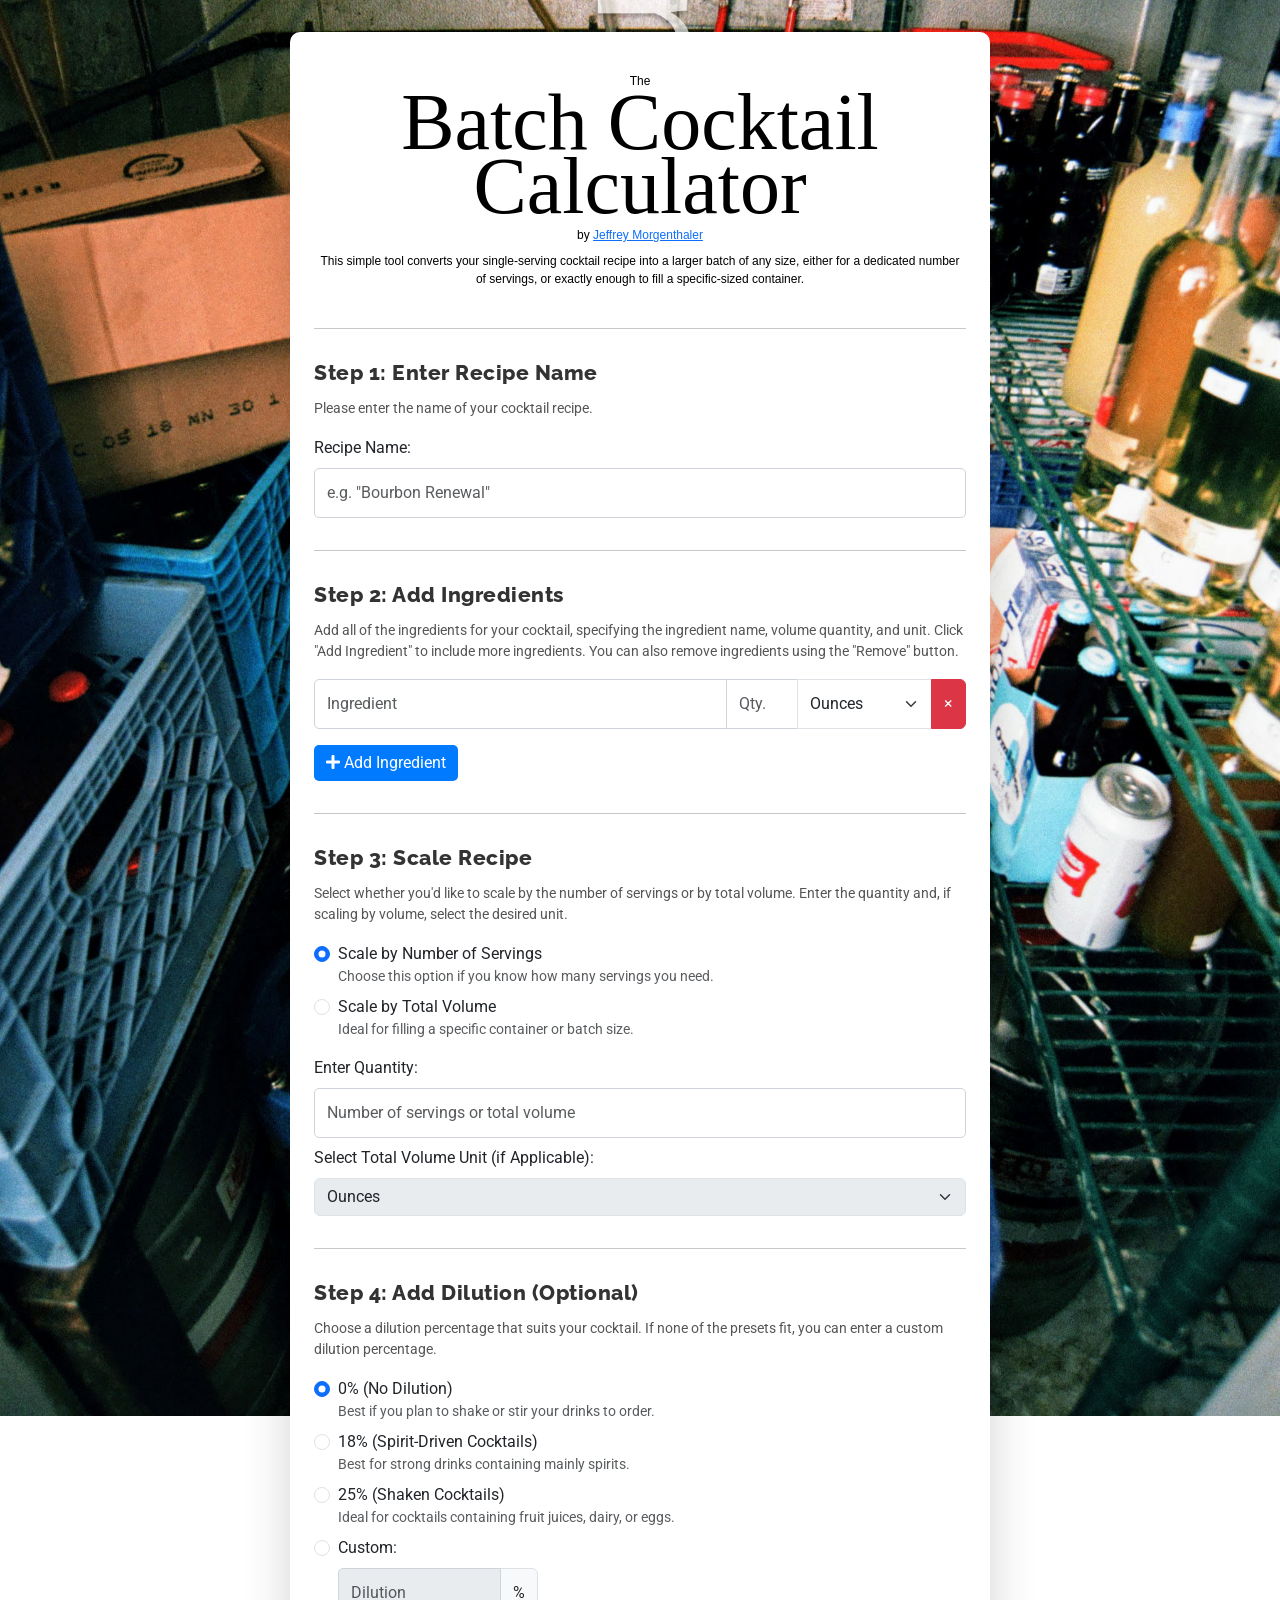
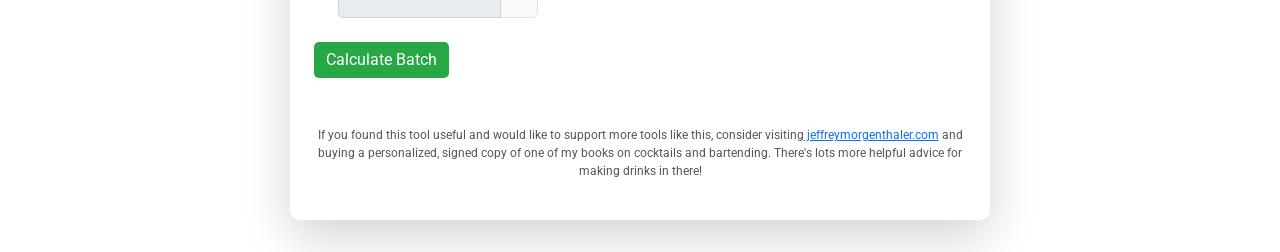
==== index.html @ b7882655 "Update index.html" ====
<!DOCTYPE html>
<html lang="en">
<head>
    <meta charset="UTF-8">
    <meta name="viewport" content="width=device-width, initial-scale=1.0">
    <title>Batch Cocktail Calculator</title>
    <!-- Bootstrap CSS -->
    <link href="https://cdn.jsdelivr.net/npm/bootstrap@5.0.2/dist/css/bootstrap.min.css" rel="stylesheet">
    <link rel="stylesheet" href="style.css">
    <link href="https://fonts.googleapis.com/css2?family=Roboto:wght@400;500;700&display=swap" rel="stylesheet">
    <link href="https://fonts.googleapis.com/css2?family=Pacifico&display=swap" rel="stylesheet">

    <link rel="stylesheet" href="https://cdnjs.cloudflare.com/ajax/libs/font-awesome/5.15.3/css/all.min.css">
    <link rel="apple-touch-icon" sizes="180x180" href="/apple-touch-icon.png">
	<link rel="icon" type="image/png" sizes="32x32" href="/favicon-32x32.png">
	<link rel="icon" type="image/png" sizes="16x16" href="/favicon-16x16.png">
	<link rel="manifest" href="/site.webmanifest">
	<link rel="mask-icon" href="/safari-pinned-tab.svg" color="#5bbad5">
	<link rel="manifest" href="/manifest.json">
<meta name="msapplication-TileColor" content="#da532c">
<meta name="theme-color" content="#ffffff">
</head>
<body>
        <div class="form-container container p-4 shadow-lg">

    <!-- Header Section -->
	<header>
		<p>The</p>
	    <h1>Batch Cocktail Calculator</h1>
	    <p>by <a href="https://jeffreymorgenthaler.com/" target="_blank" aria-label="Link to my website, opens in a new window">Jeffrey Morgenthaler</a></p>
	    <p>This simple tool converts your single-serving cocktail recipe into a larger batch of any size, either for a dedicated number of servings, or exactly enough to fill a specific-sized container.</p>
	</header>
	
	<hr />

    <!-- Recipe Name Input -->
	<div id="recipe-name-section" class="mb-4">
	    <h2 class="step-title">Step 1: Enter Recipe Name</h2>
	    <p>Please enter the name of your cocktail recipe.</p>
	    <label for="recipe-name" class="form-label">Recipe Name:</label>
	    <input type="text" id="recipe-name" class="form-control" placeholder="e.g. &quot;Bourbon Renewal&quot;">
	</div>

<hr />

    <!-- Ingredient List Section -->
    <div id="ingredient-section" class="mb-4">
        <h2 class="step-title">Step 2: Add Ingredients</h2>
        <p>Add all of the ingredients for your cocktail, specifying the ingredient name, volume quantity, and unit. Click "Add Ingredient" to include more ingredients. You can also remove ingredients using the "Remove" button.</p>
        <ul id="ingredient-list" class="list-unstyled">
            <!-- Ingredients will be dynamically added here -->
        </ul>
        <button id="add-ingredient" class="btn btn-primary">
    <i class="fas fa-plus"></i> Add Ingredient
</button>
    </div>
    
    <hr />

    <!-- Batch Scaling Options -->
<div id="scaling-section" class="mb-4">
    <h2 class="step-title">Step 3: Scale Recipe</h2>
    <p>Select whether you'd like to scale by the number of servings or by total volume. Enter the quantity and, if scaling by volume, select the desired unit.</p>
    
    <!-- Scaling Option Radio Buttons -->
    <div class="form-check mb-2">
        <input class="form-check-input" type="radio" name="scaling-option" value="servings" id="scaling-servings" checked>
        <label class="form-check-label" for="scaling-servings">
            Scale by Number of Servings
        </label>
        <small class="text-muted d-block">Choose this option if you know how many servings you need.</small>
    </div>
    <div class="form-check mb-3">
        <input class="form-check-input" type="radio" name="scaling-option" value="volume" id="scaling-volume">
        <label class="form-check-label" for="scaling-volume">
            Scale by Total Volume
        </label>
        <small class="text-muted d-block">Ideal for filling a specific container or batch size.</small>
    </div>

    <!-- Scaling Value Input -->
    <div class="form-group mt-3">
        <label for="scaling-value" class="form-label">Enter Quantity:</label>
        <input type="number" id="scaling-value" class="form-control" placeholder="Number of servings or total volume">
    </div>

    <!-- Volume Unit Select (Only enabled when "Scale by Volume" is selected) -->
    <div class="form-group mt-2">
        <label for="volume-unit" class="form-label">Select Total Volume Unit (if Applicable):</label>
        <select id="volume-unit" class="form-select" disabled>
            <option value="oz">Ounces</option>
            <option value="ml">Milliliters</option>
            <option value="l">Liters</option>
            <option value="gal">Gallons</option>
        </select>
    </div>
</div>

<hr />

    <!-- Dilution Options -->
<div id="dilution-section" class="mb-4">
    <h2 class="step-title">Step 4: Add Dilution (Optional)</h2>
    <p>Choose a dilution percentage that suits your cocktail. If none of the presets fit, you can enter a custom dilution percentage.</p>

    <!-- Predefined Dilution Options -->
    <div class="form-check mb-2">
        <input class="form-check-input" type="radio" name="dilution-option" id="dilution-none" value="0" checked>
        <label class="form-check-label" for="dilution-none">
            0% (No Dilution)
        </label>
	<small class="text-muted d-block">Best if you plan to shake or stir your drinks to order.</small>

    </div>
    <div class="form-check mb-2">
        <input class="form-check-input" type="radio" name="dilution-option" id="dilution-18" value="18">
        <label class="form-check-label" for="dilution-18">
            18% (Spirit-Driven Cocktails)
        </label>
        <small class="text-muted d-block">Best for strong drinks containing mainly spirits.</small>
    </div>
    <div class="form-check mb-2">
        <input class="form-check-input" type="radio" name="dilution-option" id="dilution-25" value="25">
        <label class="form-check-label" for="dilution-25">
            25% (Shaken Cocktails)
        </label>
        <small class="text-muted d-block">Ideal for cocktails containing fruit juices, dairy, or eggs.</small>
    </div>

    <!-- Custom Dilution Option -->
    <div class="form-check">
        <input class="form-check-input" type="radio" name="dilution-option" id="dilution-custom" value="custom">
        <label class="form-check-label" for="dilution-custom">
            Custom:
        </label>
        <div class="input-group mt-2" style="max-width: 200px;">
            <input type="number" id="custom-dilution" class="form-control" placeholder="Dilution" disabled>
            <span class="input-group-text">%</span>
        </div>
    </div>
</div>

    <!-- Calculate Button -->
    <button id="calculate-batch" class="btn btn-success">Calculate Batch</button>




<div id="results" class="container mt-5" style="display:none;">
    <h2 id="results-drink-name" class="mb-2 text-center">Recipe Name</h2>
    <p id="batch-info" class="text-center mb-4"></p> <!-- New element for batch size and dilution -->

    <div class="row">
        <!-- Original Recipe Card -->
        <div class="col-md-6 mb-4">
            <div class="card h-100 shadow-sm">
                <div class="card-body">
                    <h5 class="card-title text-center">Original Recipe</h5>
                    <pre id="original-recipe" class="p-3 bg-light border rounded"></pre>
                </div>
            </div>
        </div>

        <!-- Scaled Recipe Card -->
        <div class="col-md-6 mb-4">
            <div class="card h-100 shadow-sm">
                <div class="card-body">
                    <h5 id="scaled-recipe-header" class="card-title text-center">Scaled Recipe</h5>
                    <pre id="scaled-recipe" class="p-3 bg-light border rounded"></pre>
                </div>
            </div>
        </div>
    </div>

    <div class="text-center mt-4">
        <button id="print-recipe" class="btn btn-primary">Print Recipe</button>
    </div>
</div>

    <!-- Footer Section -->
    <footer class="mt-5 text-center">
        <p>If you found this tool useful and would like to support more tools like this, consider visiting<a href="https://jeffreymorgenthaler.com/book/" target="_blank"> jeffreymorgenthaler.com</a> and buying a personalized, signed copy of one of my books on cocktails and bartending. There's lots more helpful advice for making drinks in there!</p>
    </footer>

    <!-- Bootstrap JS and dependencies -->
    <script src="https://cdn.jsdelivr.net/npm/@popperjs/core@2.9.3/dist/umd/popper.min.js"></script>
    <script src="https://cdn.jsdelivr.net/npm/bootstrap@5.0.2/dist/js/bootstrap.min.js"></script>
    <script src="script.js"></script>
    
    <script>
	  if ('serviceWorker' in navigator) {
	    navigator.serviceWorker.register('/sw.js').then(function(registration) {
	      console.log('Service Worker registered with scope:', registration.scope);
	    }).catch(function(error) {
	      console.log('Service Worker registration failed:', error);
	    });
	  }
	</script>

		<!-- 100% privacy-first analytics -->
		<script async defer src="https://scripts.simpleanalyticscdn.com/latest.js"></script>
		<noscript><img src="https://queue.simpleanalyticscdn.com/noscript.gif" alt="" referrerpolicy="no-referrer-when-downgrade" /></noscript>
	</div>
</body>
</html>
---- style.css ----
/* Custom styles overriding Bootstrap (if necessary) */

@import url('https://fonts.googleapis.com/css2?family=Permanent+Marker&family=Raleway:ital,wght@0,100..900;1,100..900&display=swap');

@import url('https://fonts.googleapis.com/css2?family=Roboto+Condensed:ital,wght@0,100..900;1,100..900&display=swap');

body {
	background: url('background.jpg');
	background-repeat: no-repeat;
	background-size: cover;
	background-attachment: fixed;
	background-position: center;
    min-height: 100vh; /* Ensure the gradient covers the full viewport height */
    display: flex;
    justify-content: center;
    align-items: center;
    padding: 2rem;
    font-family: 'Roboto', sans-serif;
}

.form-container {
    background-color: #fff;
    border-radius: 10px;
    box-shadow: 0 4px 20px rgba(0, 0, 0, 0.1); /* Add a subtle shadow for depth */
    max-width: 700px; /* Limit the maximum width */
    width: 100%;
}

/* Apply to both screen and print versions */
pre {
    white-space: pre-wrap; /* Wraps text to the next line */
    word-wrap: break-word; /* Breaks long words if necessary */
    overflow-wrap: break-word; /* Ensures long words are wrapped */
    overflow: hidden; /* Prevents overflowing content */
}

#results pre {
    line-height: 1.5; /* Adjust line height for better readability */
    }

header {
    padding: .5rem 0 .5rem; /* Keep some padding for spacing */
    background-position: right;
	background-repeat: no-repeat;
	background-size: cover;
    text-align: center;
}

header h1 {
    font-family: 'Permanent Marker', cursive; /* Apply the Permanent font */
    font-size: 5rem; /* Adjust the size as needed */
    font-weight: 400; /* Bold text for emphasis */
    color: #000; /* Set the text color to black */
    line-height: .8;
}

header p {
    font-family: Arial, sans-serif; /* Keep the same font family */
    font-size: .75rem; /* Slightly smaller font for the byline */
    font-weight: 400; /* Normal weight for the byline */
    color: #000; /* Set the text color to black */
    margin-top: .5rem; /* Adjust spacing between title and byline */
    margin-bottom: 0; /* Adjust spacing between title and byline */
}

hr {
    margin-top: 2rem;  /* Adjust this value as needed */
    margin-bottom: 2rem; /* Adjust this value as needed */
}

footer p {
    font-size: .75rem; /* Slightly smaller font for the byline */
}

p {
    font-size: 0.9rem; /* Slightly smaller font size */
    line-height: 1.5; /* Maintain good readability */
    color: #555; /* Softer color to match the modern design */
    margin-bottom: 1rem; /* Adjust margin for spacing */
}

/* INGREDIENT STYLES */

.input-group {
    display: flex;
    flex-wrap: nowrap; /* Prevent the inputs from wrapping */
    width: 100%; /* Ensure the input group takes up the full width */
}

.input-group .ingredient-quantity {
    flex: 0 0 auto; /* Prevents flex-grow, keeps the width fixed */
    width: 8ch; /* Width of the Quantity field */
}

.input-group .ingredient-unit {
    flex: 0 0 auto; /* Prevents flex-grow, keeps the width fixed */
    width: 15ch; /* Width of the Units field */
}

.input-group .ingredient-name {
    flex: 1 1 auto; /* Allow the name field to take up the remaining width */
}

.input-group .btn-danger {
    flex: 0 0 auto; /* Keep the remove button at a fixed width */
}



.btn-primary {
    background-color: #007bff; /* Ensure a bright, modern blue */
    border: none;
    border-radius: 5px;
    transition: background-color 0.3s ease, box-shadow 0.3s ease;
}

.btn-primary:hover {
    background-color: #0056b3;
    box-shadow: 0 4px 8px rgba(0, 0, 0, 0.1);
}

.btn-success {
    background-color: #28a745;
    border: none;
    border-radius: 5px;
    transition: background-color 0.3s ease, box-shadow 0.3s ease;
}

.btn-success:hover {
    background-color: #218838;
    box-shadow: 0 4px 8px rgba(0, 0, 0, 0.1);
}

h1, h2, h3, h4, h5, h6 {
    font-weight: 700;
}

p, label, input, button {
    font-weight: 400;
}

.fade-in {
    opacity: 0;
    transition: opacity 0.6s ease-in;
}

.fade-in-visible {
    opacity: 1;
}

.form-control {
    border-radius: 5px;
    padding: 0.75rem;
    border: 1px solid #ced4da;
    transition: border-color 0.3s ease, box-shadow 0.3s ease;
}

.form-control:focus {
    border-color: #007bff;
    box-shadow: 0 0 5px rgba(0, 123, 255, 0.5);
}

#original-recipe, #scaled-recipe {
    font-family: 'Roboto', sans-serif;
    font-size: .8rem;
    line-height: 1;
    color: #333;
}

.card {
    border-radius: 10px;
    border: none;
}

.card-title {
    font-size: 1.25rem;
    font-weight: 600;
}

/* Styling for the Step Titles */
.step-title {
    font-family: 'Raleway', sans-serif;
    font-size: 1.3rem; /* Slightly smaller than the default */
    margin-bottom: 0.75rem; /* Reduce space below the title */
    font-weight: 800; /* Heavy font weight for a modern look */
    color: #333; /* A slightly softer black/gray color */
    letter-spacing: 0.5px; /* Add slight letter spacing for a modern feel */
}



/* MOBILE STYLES */

@media (max-width: 767px) {
.form-container {
    width: 95%; /* Make the container almost full width on mobile */
    padding: .5rem; /* Reduce padding for smaller screens */
    margin: 0 auto; /* Center the container */
    margin-bottom: 1rem; /* Adjust this value as needed */
	}

header h1 {
    font-size: 2.5rem; /* Smaller font size for the header */
	}

.step-title {
    font-size: 1.25rem; /* Adjust step titles for readability */
    margin-bottom: 0.5rem;
	}

/* Buttons */
.btn-primary, .btn-success {
    width: 100%; /* Full-width buttons for easier tapping */
    padding: 1rem; /* Increase padding for touch devices */
    font-size: 1rem; /* Adjust font size */
	}

.input-group .ingredient-unit {
    flex: 0 0 auto; /* Prevents flex-grow, keeps the width fixed */
    width: 12ch; /* Width of the Units field */
	}

/* Adjust margins and padding to prevent horizontal scrolling */
body {
    margin: 0;
    padding: 0;
	padding-top: .7rem; /* Adjust this value as needed */
    overflow-x: hidden; /* Prevent horizontal scrolling */
	}
}






/* PRINT STYLES */ @media print {

/* Hide specific elements */
#recipe-name-section,
#ingredient-section,
#scaling-section,
#dilution-section,
#calculate-section,
#add-ingredient,
#calculate-batch,
#print-recipe,
.container.text-center.mb-5,
.text-muted.text-center,
button {
    display: none;
}

html, body {
    height: 100%; /* Ensure the body takes up the full height of the page */
    margin: 0;
    padding: 0;
    }

body {
    background-color: white;
    display: block; /* Reset Flexbox behavior */
    justify-content: unset; /* Remove any centering */
    align-items: unset; /* Remove any centering */
    padding-top: 0; /* Ensure there's no extra top padding */
	}

.form-container {
    width: 95%;
    max-width: 100%; /* Ensure it uses the full width */
    height: auto; /* Auto height to accommodate content */
    box-shadow: none !important; /* Remove shadow */
    border: none !important; /* Remove border */
    background: none !important; /* Remove background color */
    margin: 0 auto; /* Remove margin */
    padding: 0; /* Remove padding */
    display: flex;
    flex-direction: column;
    min-height: 100vh; /* Make container take full page height */
		}
		
header, #results {
    flex: 0 1 auto; /* Ensure these sections do not expand to fill space */
    margin-top: 0; /* Ensure there's no extra margin at the top */
    }
		
#results {
    flex: 1 0 auto; /* Allow results section to take up remaining space */
    margin-top: 0; /* Allow the results section to grow, pushing the footer to the bottom */
		}

header, #results, footer {
    display: block !important; /* Show only header, results, and footer */
}

/* Remove shadows from all elements */
* {
    box-shadow: none !important; /* Remove box shadows */
    text-shadow: none !important; /* Remove text shadows */
	}

    a {
    text-decoration: none !important; /* Remove underline */
    color: inherit !important; /* Inherit the text color from the surrounding text */
	}

/* Remove shadows specifically from cards and buttons, if needed */
.card, .btn {
    box-shadow: none !important;
	}
	
header h1 {
    font-size: 4rem; /* Increase the size of the main header */
    font-weight: bold; /* Ensure it stands out */
    margin-bottom: 1rem; /* Space out the header from the content below */
    }

header p {
    font-size: 1.25rem; /* Increase the size of the subtitle/byline */
    font-weight: 500; /* Slightly increase the weight for better readability */
    }

#results-drink-name {
    font-family: 'Raleway', sans-serif;
	display: block; /* Ensure the recipe name is displayed */
	font-size: 2.75rem; /* Ensure it has a readable font size */
	font-weight: bold; /* Make it stand out */
	color: #262626; /* Make sure the color is visible */
}

#batch-info {
    font-size: 1.5rem; /* Increase the font size */
    font-weight: 600; /* Ensure the text is bold */
    text-align: center; /* Center the text */
    margin-bottom: 1rem; /* Adjust space below the batch info */
    }

#results pre {
    font-family: 'Roboto Condensed', sans-serif; /* Apply the narrow font */
    font-size: 1.6rem; /* Increase the font size of the recipes */
    line-height: 1.5; /* Adjust line height for better readability */
    border: none;
    background-color: white;
    margin: 0; /* Ensure no extra margins */
    padding: 0; /* Adjust padding as needed */
    }

.row {
    display: flex;
    flex-wrap: nowrap; /* Prevent the cards from stacking on top of each other */
    justify-content: center; /* Ensure there’s space between the cards */
}

.col-md-6 {
    width: 100%; /* Adjust the width of each card to fit side-by-side */
    padding-right: 1%; /* Optional: Add a little space between the cards */
    padding-left: 1%;
}

.card-title {
    font-size: 1.75rem; /* Increase the font size */
    font-weight: 700; /* Ensure the text is bold */
    margin-bottom: 0.5rem; /* Adjust spacing below the header */
    }

.card {
    box-shadow: none; /* Remove shadows for a cleaner print */
    border: 1px solid #ccc; /* Keep a subtle border to differentiate the cards */
    background-color: #fff; /* Ensure the cards have a white background */
}

footer {
    font-size: 0.75rem;
    color: #555;
    flex-shrink: 0; /* Prevent footer from shrinking */
    margin-top: auto; /* Push the footer to the bottom */
    margin-bottom: 0; /* Ensure no extra margin at the bottom */
    }
    
footer p {
	font-size: 1.25rem; /* Increase the footer font size */
	font-weight: 500; /* Ensure it’s easily readable */
    }
    
    
    header {
        margin-bottom: 0.5rem; /* Add a small margin below the header */
        padding-bottom: 0 !important;
    }

    /* Target potential invisible elements or extra spacing */
    header + * {
        margin-top: 0 !important;
        padding-top: 0 !important;
    }

    #results {
        margin-top: 0.5rem; /* Add a small margin above the results */
        padding-top: 0 !important;
    }

    .form-container > *:not(header):not(#results):not(footer) {
        display: none; /* Hide any potential unwanted elements */
    }

    .form-container {
        padding-top: 0 !important;
        margin-top: 0 !important;
    }
    
    
    
}
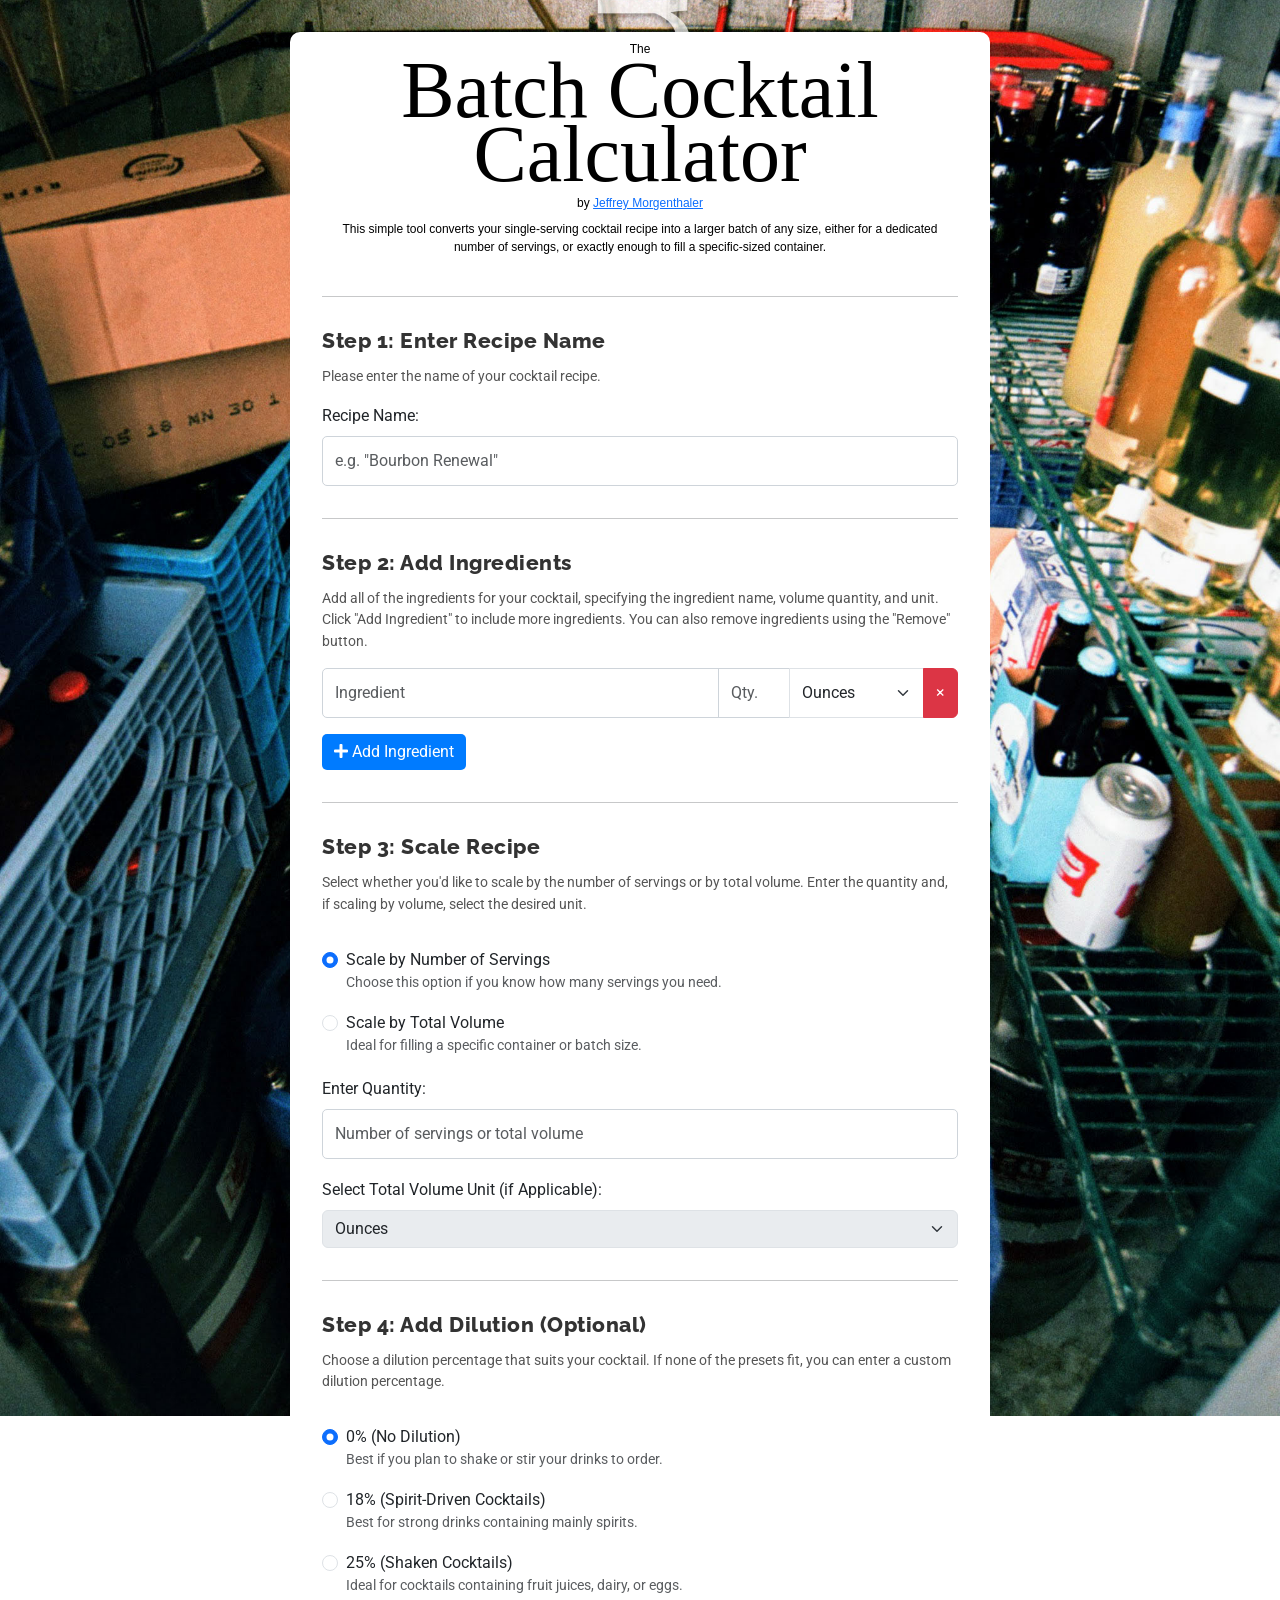
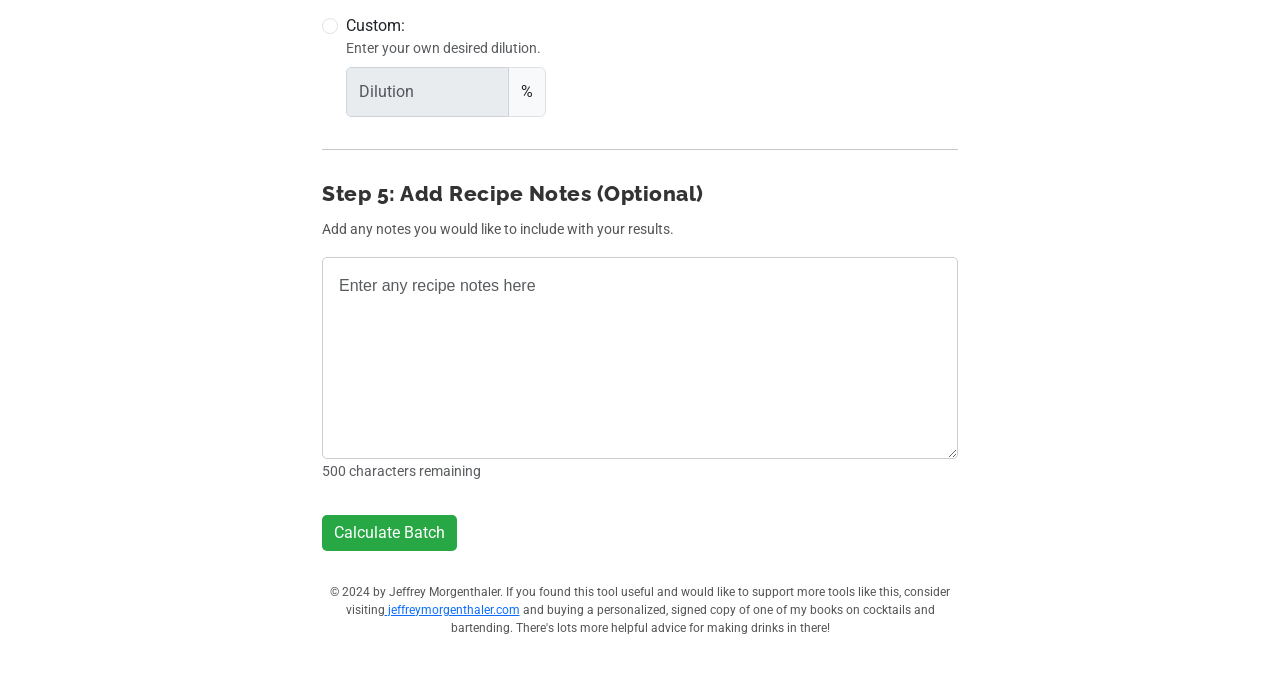
==== commit bae0dc98: "Update index.html" ====
--- a/index.html
+++ b/index.html
@@ -21,30 +21,30 @@
 <meta name="theme-color" content="#ffffff">
 </head>
 <body>
-        <div class="form-container container p-4 shadow-lg">
-
-    <!-- Header Section -->
+        <div class="form-container">
+
+<!-- HEADER SECTION -->
 	<header>
-		<p>The</p>
-	    <h1>Batch Cocktail Calculator</h1>
-	    <p>by <a href="https://jeffreymorgenthaler.com/" target="_blank" aria-label="Link to my website, opens in a new window">Jeffrey Morgenthaler</a></p>
-	    <p>This simple tool converts your single-serving cocktail recipe into a larger batch of any size, either for a dedicated number of servings, or exactly enough to fill a specific-sized container.</p>
+	<p>The</p>
+	<h1>Batch Cocktail Calculator</h1>
+	<p id="author">by <a href="https://jeffreymorgenthaler.com/the-batch-cocktail-calculator/" target="_blank" aria-label="Link to my website, opens in a new window">Jeffrey Morgenthaler</a></p>
+	<p>This simple tool converts your single-serving cocktail recipe into a larger batch of any size, either for a dedicated number of servings, or exactly enough to fill a specific-sized container. <span id="urlinfo">Find it at www.batchcalc.com</span></p>
 	</header>
 	
-	<hr />
-
-    <!-- Recipe Name Input -->
-	<div id="recipe-name-section" class="mb-4">
+<!-- SECTION DIVIDER --><hr />
+
+<!-- RECIPE NAME IMPUT SECTION -->
+	<div id="recipe-name-section">
 	    <h2 class="step-title">Step 1: Enter Recipe Name</h2>
 	    <p>Please enter the name of your cocktail recipe.</p>
 	    <label for="recipe-name" class="form-label">Recipe Name:</label>
 	    <input type="text" id="recipe-name" class="form-control" placeholder="e.g. &quot;Bourbon Renewal&quot;">
 	</div>
 
-<hr />
-
-    <!-- Ingredient List Section -->
-    <div id="ingredient-section" class="mb-4">
+<!-- SECTION DIVIDER --><hr />
+
+<!-- INGREDIENT INPUT SECTION -->
+    <div id="ingredient-section">
         <h2 class="step-title">Step 2: Add Ingredients</h2>
         <p>Add all of the ingredients for your cocktail, specifying the ingredient name, volume quantity, and unit. Click "Add Ingredient" to include more ingredients. You can also remove ingredients using the "Remove" button.</p>
         <ul id="ingredient-list" class="list-unstyled">
@@ -55,22 +55,22 @@
 </button>
     </div>
     
-    <hr />
-
-    <!-- Batch Scaling Options -->
-<div id="scaling-section" class="mb-4">
+<!-- SECTION DIVIDER --><hr />
+
+<!-- BATCH SCALING SECTION -->
+<div id="scaling-section">
     <h2 class="step-title">Step 3: Scale Recipe</h2>
     <p>Select whether you'd like to scale by the number of servings or by total volume. Enter the quantity and, if scaling by volume, select the desired unit.</p>
     
     <!-- Scaling Option Radio Buttons -->
-    <div class="form-check mb-2">
+    <div class="form-check">
         <input class="form-check-input" type="radio" name="scaling-option" value="servings" id="scaling-servings" checked>
         <label class="form-check-label" for="scaling-servings">
             Scale by Number of Servings
         </label>
         <small class="text-muted d-block">Choose this option if you know how many servings you need.</small>
     </div>
-    <div class="form-check mb-3">
+    <div class="form-check">
         <input class="form-check-input" type="radio" name="scaling-option" value="volume" id="scaling-volume">
         <label class="form-check-label" for="scaling-volume">
             Scale by Total Volume
@@ -79,13 +79,13 @@
     </div>
 
     <!-- Scaling Value Input -->
-    <div class="form-group mt-3">
+    <div class="form-group">
         <label for="scaling-value" class="form-label">Enter Quantity:</label>
         <input type="number" id="scaling-value" class="form-control" placeholder="Number of servings or total volume">
     </div>
 
     <!-- Volume Unit Select (Only enabled when "Scale by Volume" is selected) -->
-    <div class="form-group mt-2">
+    <div class="form-group">
         <label for="volume-unit" class="form-label">Select Total Volume Unit (if Applicable):</label>
         <select id="volume-unit" class="form-select" disabled>
             <option value="oz">Ounces</option>
@@ -96,15 +96,14 @@
     </div>
 </div>
 
-<hr />
-
-    <!-- Dilution Options -->
-<div id="dilution-section" class="mb-4">
+<!-- SECTION DIVIDER --><hr />
+
+<!-- DILUTION SECTION -->
+<div id="dilution-section">
     <h2 class="step-title">Step 4: Add Dilution (Optional)</h2>
     <p>Choose a dilution percentage that suits your cocktail. If none of the presets fit, you can enter a custom dilution percentage.</p>
 
-    <!-- Predefined Dilution Options -->
-    <div class="form-check mb-2">
+    <div class="form-check">
         <input class="form-check-input" type="radio" name="dilution-option" id="dilution-none" value="0" checked>
         <label class="form-check-label" for="dilution-none">
             0% (No Dilution)
@@ -112,14 +111,14 @@
 	<small class="text-muted d-block">Best if you plan to shake or stir your drinks to order.</small>
 
     </div>
-    <div class="form-check mb-2">
+    <div class="form-check">
         <input class="form-check-input" type="radio" name="dilution-option" id="dilution-18" value="18">
         <label class="form-check-label" for="dilution-18">
             18% (Spirit-Driven Cocktails)
         </label>
         <small class="text-muted d-block">Best for strong drinks containing mainly spirits.</small>
     </div>
-    <div class="form-check mb-2">
+    <div class="form-check">
         <input class="form-check-input" type="radio" name="dilution-option" id="dilution-25" value="25">
         <label class="form-check-label" for="dilution-25">
             25% (Shaken Cocktails)
@@ -127,12 +126,13 @@
         <small class="text-muted d-block">Ideal for cocktails containing fruit juices, dairy, or eggs.</small>
     </div>
 
-    <!-- Custom Dilution Option -->
     <div class="form-check">
         <input class="form-check-input" type="radio" name="dilution-option" id="dilution-custom" value="custom">
         <label class="form-check-label" for="dilution-custom">
             Custom:
         </label>
+        <small class="text-muted d-block">Enter your own desired dilution.</small>
+
         <div class="input-group mt-2" style="max-width: 200px;">
             <input type="number" id="custom-dilution" class="form-control" placeholder="Dilution" disabled>
             <span class="input-group-text">%</span>
@@ -140,66 +140,81 @@
     </div>
 </div>
 
-    <!-- Calculate Button -->
-    <button id="calculate-batch" class="btn btn-success">Calculate Batch</button>
-
-
-
-
-<div id="results" class="container mt-5" style="display:none;">
-    <h2 id="results-drink-name" class="mb-2 text-center">Recipe Name</h2>
-    <p id="batch-info" class="text-center mb-4"></p> <!-- New element for batch size and dilution -->
+<!-- SECTION DIVIDER --><hr />
+
+
+<!-- INSTRUCTIONS SECTION -->
+<div id="instructions-section">
+    <h2 class="step-title">Step 5: Add Recipe Notes (Optional)</h2>
+    <p>Add any notes you would like to include with your results.</p>
+    <textarea id="recipe-instructions" class="form-control" rows="7" placeholder="Enter any recipe notes here" maxlength="500"></textarea>
+    <small id="char-count" class="form-text text-muted">500 characters remaining</small>
+</div>
+
+<!-- CALCULATE BUTTON -->
+<button id="calculate-batch" class="btn btn-success">Calculate Batch</button>
+
+
+<!-- RESULTS SECTION -->
+
+<div id="results" style="display:none;">
+    <h2 id="results-drink-name">Recipe Name</h2>
+    <p id="batch-info"></p>
 
     <div class="row">
         <!-- Original Recipe Card -->
-        <div class="col-md-6 mb-4">
-            <div class="card h-100 shadow-sm">
+        <div class="col-md-6">
+            <div class="card">
                 <div class="card-body">
-                    <h5 class="card-title text-center">Original Recipe</h5>
-                    <pre id="original-recipe" class="p-3 bg-light border rounded"></pre>
+                    <h5 id="original-recipe-header">Original Recipe</h5>
+                    <pre id="original-recipe"></pre>
                 </div>
             </div>
         </div>
 
         <!-- Scaled Recipe Card -->
-        <div class="col-md-6 mb-4">
-            <div class="card h-100 shadow-sm">
+        <div class="col-md-6">
+            <div class="card">
                 <div class="card-body">
-                    <h5 id="scaled-recipe-header" class="card-title text-center">Scaled Recipe</h5>
-                    <pre id="scaled-recipe" class="p-3 bg-light border rounded"></pre>
+                    <h5 id="scaled-recipe-header">Batch Recipe</h5>
+                    <pre id="scaled-recipe"></pre>
                 </div>
             </div>
         </div>
     </div>
 
-    <div class="text-center mt-4">
+    <div class="mt-4">
         <button id="print-recipe" class="btn btn-primary">Print Recipe</button>
     </div>
 </div>
 
-    <!-- Footer Section -->
-    <footer class="mt-5 text-center">
-        <p>If you found this tool useful and would like to support more tools like this, consider visiting<a href="https://jeffreymorgenthaler.com/book/" target="_blank"> jeffreymorgenthaler.com</a> and buying a personalized, signed copy of one of my books on cocktails and bartending. There's lots more helpful advice for making drinks in there!</p>
-    </footer>
-
-    <!-- Bootstrap JS and dependencies -->
-    <script src="https://cdn.jsdelivr.net/npm/@popperjs/core@2.9.3/dist/umd/popper.min.js"></script>
-    <script src="https://cdn.jsdelivr.net/npm/bootstrap@5.0.2/dist/js/bootstrap.min.js"></script>
-    <script src="script.js"></script>
-    
-    <script>
-	  if ('serviceWorker' in navigator) {
-	    navigator.serviceWorker.register('/sw.js').then(function(registration) {
-	      console.log('Service Worker registered with scope:', registration.scope);
-	    }).catch(function(error) {
-	      console.log('Service Worker registration failed:', error);
-	    });
-	  }
+
+<!-- FOOTER SECTION -->
+	<footer>
+	<p>&copy 2024 by Jeffrey Morgenthaler. If you found this tool useful and would like to support more tools like this, consider visiting<a href="https://jeffreymorgenthaler.com/book/" target="_blank"> jeffreymorgenthaler.com</a> and buying a personalized, signed copy of one of my books on cocktails and bartending. There's lots more helpful advice for making drinks in there!</p>
+	</footer>
+    
+    
+
+<!-- BOOTSTRAP JS AND DEPENDENCIES -->
+	<script src="https://cdn.jsdelivr.net/npm/@popperjs/core@2.9.3/dist/umd/popper.min.js"></script>
+	<script src="https://cdn.jsdelivr.net/npm/bootstrap@5.0.2/dist/js/bootstrap.min.js"></script>
+	<script src="script.js"></script>
+	
+	<script>
+	if ('serviceWorker' in navigator) {
+	navigator.serviceWorker.register('/sw.js').then(function(registration) {
+	console.log('Service Worker registered with scope:', registration.scope);
+	}).catch(function(error) {
+	console.log('Service Worker registration failed:', error);
+	});
+	}
 	</script>
 
-		<!-- 100% privacy-first analytics -->
-		<script async defer src="https://scripts.simpleanalyticscdn.com/latest.js"></script>
-		<noscript><img src="https://queue.simpleanalyticscdn.com/noscript.gif" alt="" referrerpolicy="no-referrer-when-downgrade" /></noscript>
-	</div>
+<!-- 100% PRIVACY-FIRST ANALYTICS -->
+	<script async defer src="https://scripts.simpleanalyticscdn.com/latest.js"></script>
+	<noscript><img src="https://queue.simpleanalyticscdn.com/noscript.gif" alt="" referrerpolicy="no-referrer-when-downgrade" /></noscript>
+
+</div>
 </body>
 </html>
--- a/style.css
+++ b/style.css
@@ -1,8 +1,12 @@
+/* div { outline: 1px solid red; }
+
 /* Custom styles overriding Bootstrap (if necessary) */
 
 @import url('https://fonts.googleapis.com/css2?family=Permanent+Marker&family=Raleway:ital,wght@0,100..900;1,100..900&display=swap');
 
 @import url('https://fonts.googleapis.com/css2?family=Roboto+Condensed:ital,wght@0,100..900;1,100..900&display=swap');
+
+@import url('https://fonts.googleapis.com/css2?family=Lora:wght@600&display=swap');
 
 body {
 	background: url('background.jpg');
@@ -10,7 +14,6 @@
 	background-size: cover;
 	background-attachment: fixed;
 	background-position: center;
-    min-height: 100vh; /* Ensure the gradient covers the full viewport height */
     display: flex;
     justify-content: center;
     align-items: center;
@@ -21,12 +24,40 @@
 .form-container {
     background-color: #fff;
     border-radius: 10px;
-    box-shadow: 0 4px 20px rgba(0, 0, 0, 0.1); /* Add a subtle shadow for depth */
     max-width: 700px; /* Limit the maximum width */
     width: 100%;
+    padding: 0 2rem;
+    margin: 0 2rem;
 }
 
 /* Apply to both screen and print versions */
+
+
+/* h1, h2, h3, h4, h5, h6 {
+    font-weight: 700;
+}
+
+p, label, input, button {
+    font-weight: 400;
+} */
+
+
+.col-md-6 {
+    width: 50%; /* Adjust the width of each card to fit side-by-side */
+    padding-right: 1%; /* Add a little space between the cards */
+    padding-left: 1%;
+}
+
+    .col-md-6:nth-child(1) {
+        width: 40%; /* Original Recipe column width */
+    }
+
+    .col-md-6:nth-child(2) {
+        width: 60%; /* Scaled Recipe column width */
+    }
+    
+    
+
 pre {
     white-space: pre-wrap; /* Wraps text to the next line */
     word-wrap: break-word; /* Breaks long words if necessary */
@@ -34,8 +65,19 @@
     overflow: hidden; /* Prevents overflowing content */
 }
 
-#results pre {
-    line-height: 1.5; /* Adjust line height for better readability */
+ul {
+    list-style-type: none; /* Remove the bullets */
+    padding: 0; /* Remove the left padding/indent */
+    margin: 0; /* Remove any left margin */
+    
+}
+
+#original-recipe li,
+#scaled-recipe li {    
+	text-indent: -20px; /* Indent the first line negatively */
+    padding-left: 20px; /* Add padding to the left for all lines */
+    line-height: 1.75; /* Adjust line height for better readability */
+    margin-bottom: 7px;
     }
 
 header {
@@ -59,17 +101,23 @@
     font-size: .75rem; /* Slightly smaller font for the byline */
     font-weight: 400; /* Normal weight for the byline */
     color: #000; /* Set the text color to black */
-    margin-top: .5rem; /* Adjust spacing between title and byline */
-    margin-bottom: 0; /* Adjust spacing between title and byline */
-}
+    margin: 0; /* Adjust spacing between title and byline */
+}
+
+#author {
+	padding-bottom: .5rem;
+	}
+
+#urlinfo {
+	display: none;
+	}
 
 hr {
-    margin-top: 2rem;  /* Adjust this value as needed */
-    margin-bottom: 2rem; /* Adjust this value as needed */
+    margin: 2rem 0;
 }
 
 footer p {
-    font-size: .75rem; /* Slightly smaller font for the byline */
+    font-size: .75rem; /* Slightly smaller font for the footer */
 }
 
 p {
@@ -79,7 +127,16 @@
     margin-bottom: 1rem; /* Adjust margin for spacing */
 }
 
-/* INGREDIENT STYLES */
+#recipe-instructions {
+    width: 100%; /* Ensures the textarea takes the full width of the container */
+    padding: 1rem; /* Adds padding for better readability */
+    font-family: Arial, sans-serif; /* Use a readable font */
+    font-size: 1rem; /* Adjust the font size */
+    border-radius: 5px; /* Optional: add rounded corners */
+    border: 1px solid #ccc; /* Add a subtle border */
+}
+
+/* INGREDIENT AND BUTTON STYLES */
 
 .input-group {
     display: flex;
@@ -105,6 +162,9 @@
     flex: 0 0 auto; /* Keep the remove button at a fixed width */
 }
 
+#calculate-batch {
+	margin-top: 2rem;
+	}
 
 
 .btn-primary {
@@ -131,22 +191,9 @@
     box-shadow: 0 4px 8px rgba(0, 0, 0, 0.1);
 }
 
-h1, h2, h3, h4, h5, h6 {
-    font-weight: 700;
-}
-
-p, label, input, button {
-    font-weight: 400;
-}
-
-.fade-in {
-    opacity: 0;
-    transition: opacity 0.6s ease-in;
-}
-
-.fade-in-visible {
-    opacity: 1;
-}
+.form-check {
+	padding-top: 1rem;
+	}
 
 .form-control {
     border-radius: 5px;
@@ -155,6 +202,10 @@
     transition: border-color 0.3s ease, box-shadow 0.3s ease;
 }
 
+.form-group {
+	padding-top: 1.2rem;
+	}
+
 .form-control:focus {
     border-color: #007bff;
     box-shadow: 0 0 5px rgba(0, 123, 255, 0.5);
@@ -165,11 +216,14 @@
     font-size: .8rem;
     line-height: 1;
     color: #333;
+	margin-bottom: 0;
+	padding-bottom: 0;
 }
 
 .card {
     border-radius: 10px;
-    border: none;
+	margin-bottom: 0;
+	padding-bottom: 0;
 }
 
 .card-title {
@@ -177,7 +231,6 @@
     font-weight: 600;
 }
 
-/* Styling for the Step Titles */
 .step-title {
     font-family: 'Raleway', sans-serif;
     font-size: 1.3rem; /* Slightly smaller than the default */
@@ -187,48 +240,73 @@
     letter-spacing: 0.5px; /* Add slight letter spacing for a modern feel */
 }
 
-
-
-/* MOBILE STYLES */
-
+#results {
+	padding-top: 3em;
+	}
+	
+footer {
+	padding-top: 2rem;
+	text-align: center;
+	}
+	
+	
+	
+
+
+/* MOBILE STYLES */ 
 @media (max-width: 767px) {
-.form-container {
-    width: 95%; /* Make the container almost full width on mobile */
-    padding: .5rem; /* Reduce padding for smaller screens */
-    margin: 0 auto; /* Center the container */
-    margin-bottom: 1rem; /* Adjust this value as needed */
-	}
-
-header h1 {
-    font-size: 2.5rem; /* Smaller font size for the header */
-	}
-
-.step-title {
-    font-size: 1.25rem; /* Adjust step titles for readability */
-    margin-bottom: 0.5rem;
-	}
-
-/* Buttons */
-.btn-primary, .btn-success {
-    width: 100%; /* Full-width buttons for easier tapping */
-    padding: 1rem; /* Increase padding for touch devices */
-    font-size: 1rem; /* Adjust font size */
-	}
-
-.input-group .ingredient-unit {
-    flex: 0 0 auto; /* Prevents flex-grow, keeps the width fixed */
-    width: 12ch; /* Width of the Units field */
-	}
-
-/* Adjust margins and padding to prevent horizontal scrolling */
-body {
-    margin: 0;
-    padding: 0;
-	padding-top: .7rem; /* Adjust this value as needed */
-    overflow-x: hidden; /* Prevent horizontal scrolling */
-	}
-}
-
+
+    .form-container {
+        width: 95%; /* Make the container almost full width on mobile */
+        padding: 1.5rem; /* Reduce padding for smaller screens */
+        margin: 0 auto; /* Center the container */
+        margin-bottom: 1rem; /* Adjust this value as needed */
+    }
+
+    header h1 {
+        font-size: 2.5rem; /* Smaller font size for the header */
+    }
+
+    .step-title {
+        font-size: 1.25rem; /* Adjust step titles for readability */
+        margin-bottom: 0.5rem;
+    }
+
+    .btn-primary, .btn-success {
+        width: 100%; /* Full-width buttons for easier tapping */
+        padding: 1rem; /* Increase padding for touch devices */
+        font-size: 1rem; /* Adjust font size */
+    }
+
+    .input-group .ingredient-unit {
+        flex: 0 0 auto; /* Prevents flex-grow, keeps the width fixed */
+        width: 12ch; /* Width of the Units field */
+    }
+
+    body {
+        margin: 0;
+        padding: 0;
+        padding-top: .5rem; /* Adjust this value as needed */
+        overflow-x: hidden; /* Prevent horizontal scrolling */
+    }
+
+    .col-md-6 {
+        width: 100%; /* Make each card take full width on mobile */
+        margin-bottom: 1rem; /* Add some space between the stacked cards */
+    }
+    
+        .col-md-6:nth-child(1) {
+        width: 100%; /* Original Recipe column width */
+    }
+
+    .col-md-6:nth-child(2) {
+        width: 100%; /* Scaled Recipe column width */
+    }
+
+    .row {
+        display: block; /* Ensure the cards stack vertically */
+    }
+}
 
 
 
@@ -252,42 +330,35 @@
 }
 
 html, body {
-    height: 100%; /* Ensure the body takes up the full height of the page */
-    margin: 0;
-    padding: 0;
-    }
-
-body {
     background-color: white;
     display: block; /* Reset Flexbox behavior */
     justify-content: unset; /* Remove any centering */
     align-items: unset; /* Remove any centering */
-    padding-top: 0; /* Ensure there's no extra top padding */
+    padding: 0;
+    margin: 0;
+    height: 100%; /* Ensure the body takes up the full height of the page */
 	}
 
 .form-container {
-    width: 95%;
+    width: 100%;
     max-width: 100%; /* Ensure it uses the full width */
     height: auto; /* Auto height to accommodate content */
-    box-shadow: none !important; /* Remove shadow */
     border: none !important; /* Remove border */
     background: none !important; /* Remove background color */
-    margin: 0 auto; /* Remove margin */
+    margin: 0; /* Remove margin */
     padding: 0; /* Remove padding */
     display: flex;
+    border-radius: 0;
     flex-direction: column;
     min-height: 100vh; /* Make container take full page height */
-		}
+	}
 		
 header, #results {
     flex: 0 1 auto; /* Ensure these sections do not expand to fill space */
     margin-top: 0; /* Ensure there's no extra margin at the top */
-    }
-		
-#results {
-    flex: 1 0 auto; /* Allow results section to take up remaining space */
-    margin-top: 0; /* Allow the results section to grow, pushing the footer to the bottom */
-		}
+    padding-top: 0;
+    }
+
 
 header, #results, footer {
     display: block !important; /* Show only header, results, and footer */
@@ -296,54 +367,76 @@
 /* Remove shadows from all elements */
 * {
     box-shadow: none !important; /* Remove box shadows */
-    text-shadow: none !important; /* Remove text shadows */
-	}
-
-    a {
+	}
+
+a {
     text-decoration: none !important; /* Remove underline */
-    color: inherit !important; /* Inherit the text color from the surrounding text */
-	}
-
-/* Remove shadows specifically from cards and buttons, if needed */
-.card, .btn {
-    box-shadow: none !important;
-	}
+    color: inherit !important;
+  	}
 	
 header h1 {
-    font-size: 4rem; /* Increase the size of the main header */
-    font-weight: bold; /* Ensure it stands out */
-    margin-bottom: 1rem; /* Space out the header from the content below */
+    font-size: 1.75rem;
+    margin-bottom: 1rem;
+    padding: 0;
+    margin-bottom: .5rem;
+    width: 25%;
+	text-align: left;
     }
 
 header p {
-    font-size: 1.25rem; /* Increase the size of the subtitle/byline */
     font-weight: 500; /* Slightly increase the weight for better readability */
-    }
+    padding: 0;
+    margin: 0;
+	text-align: left;
+    }
+    
+#urlinfo {
+	display: inline;
+	}
+
+#author {
+	font-weight: bold;
+	}
 
 #results-drink-name {
-    font-family: 'Raleway', sans-serif;
+    font-family: 'Lora', sans-serif;
 	display: block; /* Ensure the recipe name is displayed */
-	font-size: 2.75rem; /* Ensure it has a readable font size */
-	font-weight: bold; /* Make it stand out */
-	color: #262626; /* Make sure the color is visible */
+	font-size: 2rem; /* Ensure it has a readable font size */
+	color: black;
+	padding-top: 1.5rem;
+	padding-bottom: 0;
+	margin-bottom: 0;
 }
 
 #batch-info {
-    font-size: 1.5rem; /* Increase the font size */
+    font-size: .85rem;
     font-weight: 600; /* Ensure the text is bold */
-    text-align: center; /* Center the text */
     margin-bottom: 1rem; /* Adjust space below the batch info */
+    color: black;
+    padding-left: .25rem;
+    padding-top: 0;
+    margin-top: 0;
+    padding-bottom: 1.5rem;
     }
 
 #results pre {
-    font-family: 'Roboto Condensed', sans-serif; /* Apply the narrow font */
-    font-size: 1.6rem; /* Increase the font size of the recipes */
-    line-height: 1.5; /* Adjust line height for better readability */
+    font-size: .85rem; /* Increase the font size of the recipes */
+    line-height: 1rem;
     border: none;
     background-color: white;
     margin: 0; /* Ensure no extra margins */
     padding: 0; /* Adjust padding as needed */
     }
+    
+#original-recipe li {
+	font-size: .75rem;
+	line-height: 1.25;
+	margin-bottom: 3px;
+	}
+    
+#scaled-recipe {
+	font-weight: bold;
+	}
 
 .row {
     display: flex;
@@ -351,22 +444,40 @@
     justify-content: center; /* Ensure there’s space between the cards */
 }
 
+h5 {
+	padding-bottom: 5px;
+	border-bottom: 5px solid black;
+	margin-bottom: 1rem;
+	}
+	
+#instructions {
+	font-weight: normal;
+	}
+
 .col-md-6 {
-    width: 100%; /* Adjust the width of each card to fit side-by-side */
-    padding-right: 1%; /* Optional: Add a little space between the cards */
-    padding-left: 1%;
-}
+    width: 50%; /* Adjust the width of each card to fit side-by-side */
+}
+
+    .col-md-6:nth-child(1) {
+        width: 30%; /* Original Recipe column width */
+    	padding: 0;
+    }
+
+    .col-md-6:nth-child(2) {
+        width: 70%; /* Scaled Recipe column width */
+		padding: 0;
+    }
 
 .card-title {
-    font-size: 1.75rem; /* Increase the font size */
+    font-size: 1.5rem; /* Increase the font size */
     font-weight: 700; /* Ensure the text is bold */
     margin-bottom: 0.5rem; /* Adjust spacing below the header */
     }
 
 .card {
-    box-shadow: none; /* Remove shadows for a cleaner print */
-    border: 1px solid #ccc; /* Keep a subtle border to differentiate the cards */
-    background-color: #fff; /* Ensure the cards have a white background */
+	padding: 0;
+    border: none; /* Remove borders from the card */
+    margin: 0;
 }
 
 footer {
@@ -375,18 +486,15 @@
     flex-shrink: 0; /* Prevent footer from shrinking */
     margin-top: auto; /* Push the footer to the bottom */
     margin-bottom: 0; /* Ensure no extra margin at the bottom */
+    padding-bottom: 0;
     }
     
 footer p {
-	font-size: 1.25rem; /* Increase the footer font size */
 	font-weight: 500; /* Ensure it’s easily readable */
-    }
-    
-    
-    header {
-        margin-bottom: 0.5rem; /* Add a small margin below the header */
-        padding-bottom: 0 !important;
-    }
+	margin-bottom: 0; /* Ensure no extra margin at the bottom */
+    padding-bottom: 0;
+    }
+    
 
     /* Target potential invisible elements or extra spacing */
     header + * {
@@ -394,10 +502,6 @@
         padding-top: 0 !important;
     }
 
-    #results {
-        margin-top: 0.5rem; /* Add a small margin above the results */
-        padding-top: 0 !important;
-    }
 
     .form-container > *:not(header):not(#results):not(footer) {
         display: none; /* Hide any potential unwanted elements */
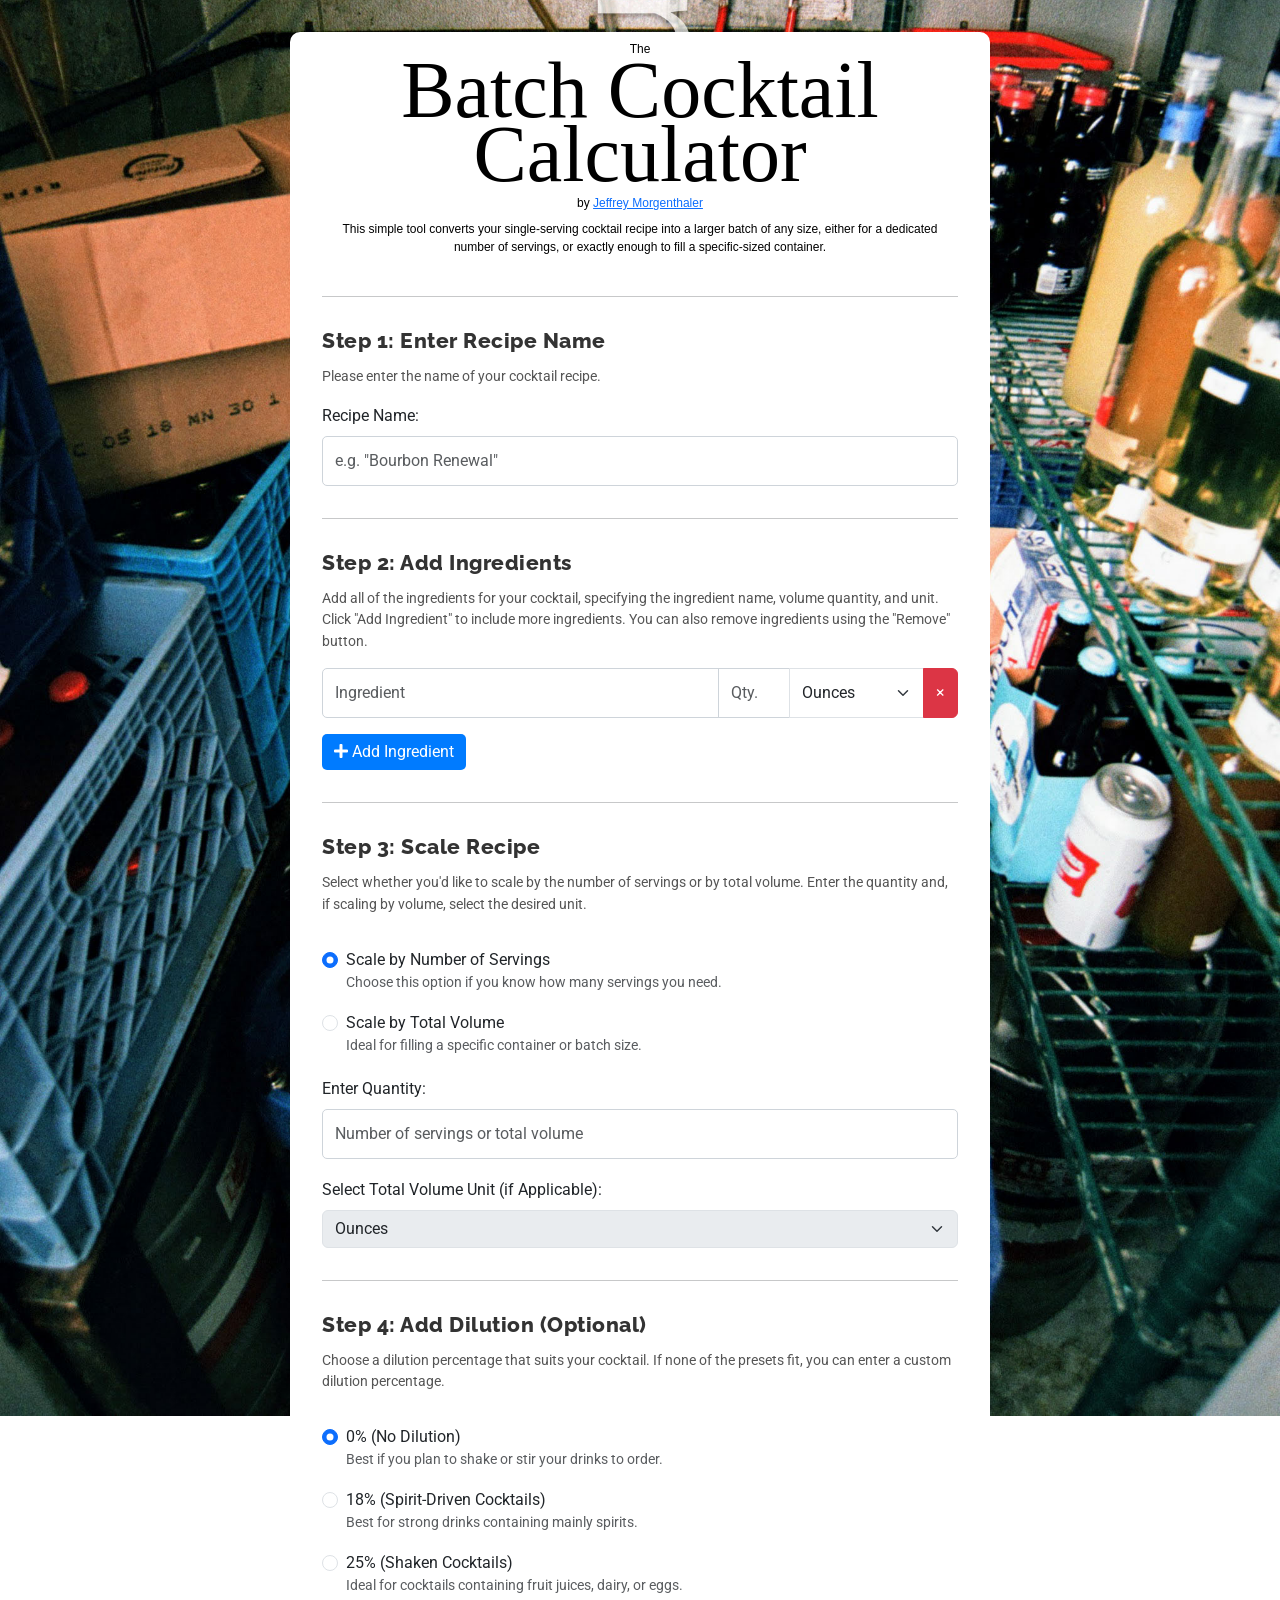
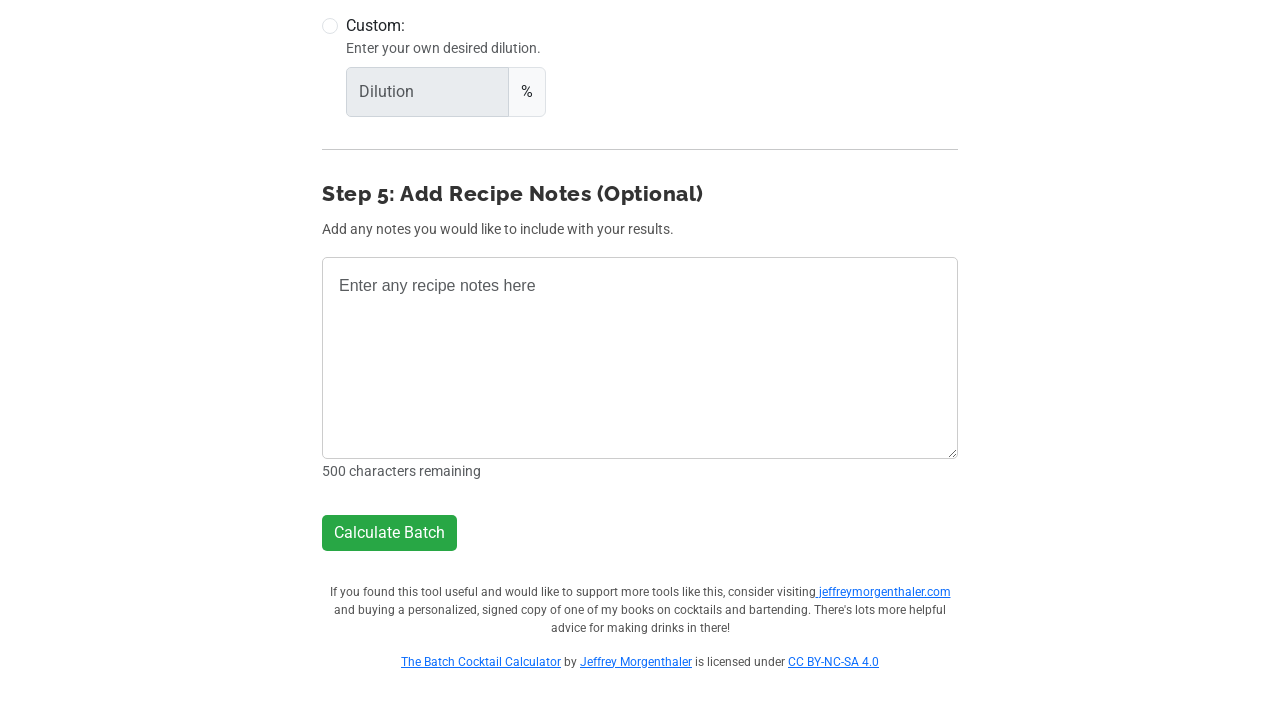
==== commit 8979951b: "Update index.html" ====
--- a/index.html
+++ b/index.html
@@ -191,7 +191,8 @@
 
 <!-- FOOTER SECTION -->
 	<footer>
-	<p>&copy 2024 by Jeffrey Morgenthaler. If you found this tool useful and would like to support more tools like this, consider visiting<a href="https://jeffreymorgenthaler.com/book/" target="_blank"> jeffreymorgenthaler.com</a> and buying a personalized, signed copy of one of my books on cocktails and bartending. There's lots more helpful advice for making drinks in there!</p>
+	<p>If you found this tool useful and would like to support more tools like this, consider visiting<a href="https://jeffreymorgenthaler.com/book/" target="_blank"> jeffreymorgenthaler.com</a> and buying a personalized, signed copy of one of my books on cocktails and bartending. There's lots more helpful advice for making drinks in there!</p>
+	<p xmlns:cc="http://creativecommons.org/ns#" xmlns:dct="http://purl.org/dc/terms/"><a property="dct:title" rel="cc:attributionURL" href="https://www.batchcalc.com/">The Batch Cocktail Calculator</a> by <a rel="cc:attributionURL dct:creator" property="cc:attributionName" href="https://jeffreymorgenthaler.com/">Jeffrey Morgenthaler</a> is licensed under <a href="https://creativecommons.org/licenses/by-nc-sa/4.0/?ref=chooser-v1" target="_blank" rel="license noopener noreferrer" style="display:inline-block;">CC BY-NC-SA 4.0</a></p>
 	</footer>
     
     
--- a/style.css
+++ b/style.css
@@ -239,6 +239,10 @@
     color: #333; /* A slightly softer black/gray color */
     letter-spacing: 0.5px; /* Add slight letter spacing for a modern feel */
 }
+
+.recipe-notes {
+	margin-top: 2rem;
+	}
 
 #results {
 	padding-top: 3em;
@@ -333,6 +337,7 @@
     background-color: white;
     display: block; /* Reset Flexbox behavior */
     justify-content: unset; /* Remove any centering */
+    background: none !important; /* Remove background color */
     align-items: unset; /* Remove any centering */
     padding: 0;
     margin: 0;
@@ -485,7 +490,7 @@
     color: #555;
     flex-shrink: 0; /* Prevent footer from shrinking */
     margin-top: auto; /* Push the footer to the bottom */
-    margin-bottom: 0; /* Ensure no extra margin at the bottom */
+    margin-bottom: 0;
     padding-bottom: 0;
     }
     
@@ -510,8 +515,5 @@
     .form-container {
         padding-top: 0 !important;
         margin-top: 0 !important;
-    }
-    
-    
-    
-}
+    }   
+}
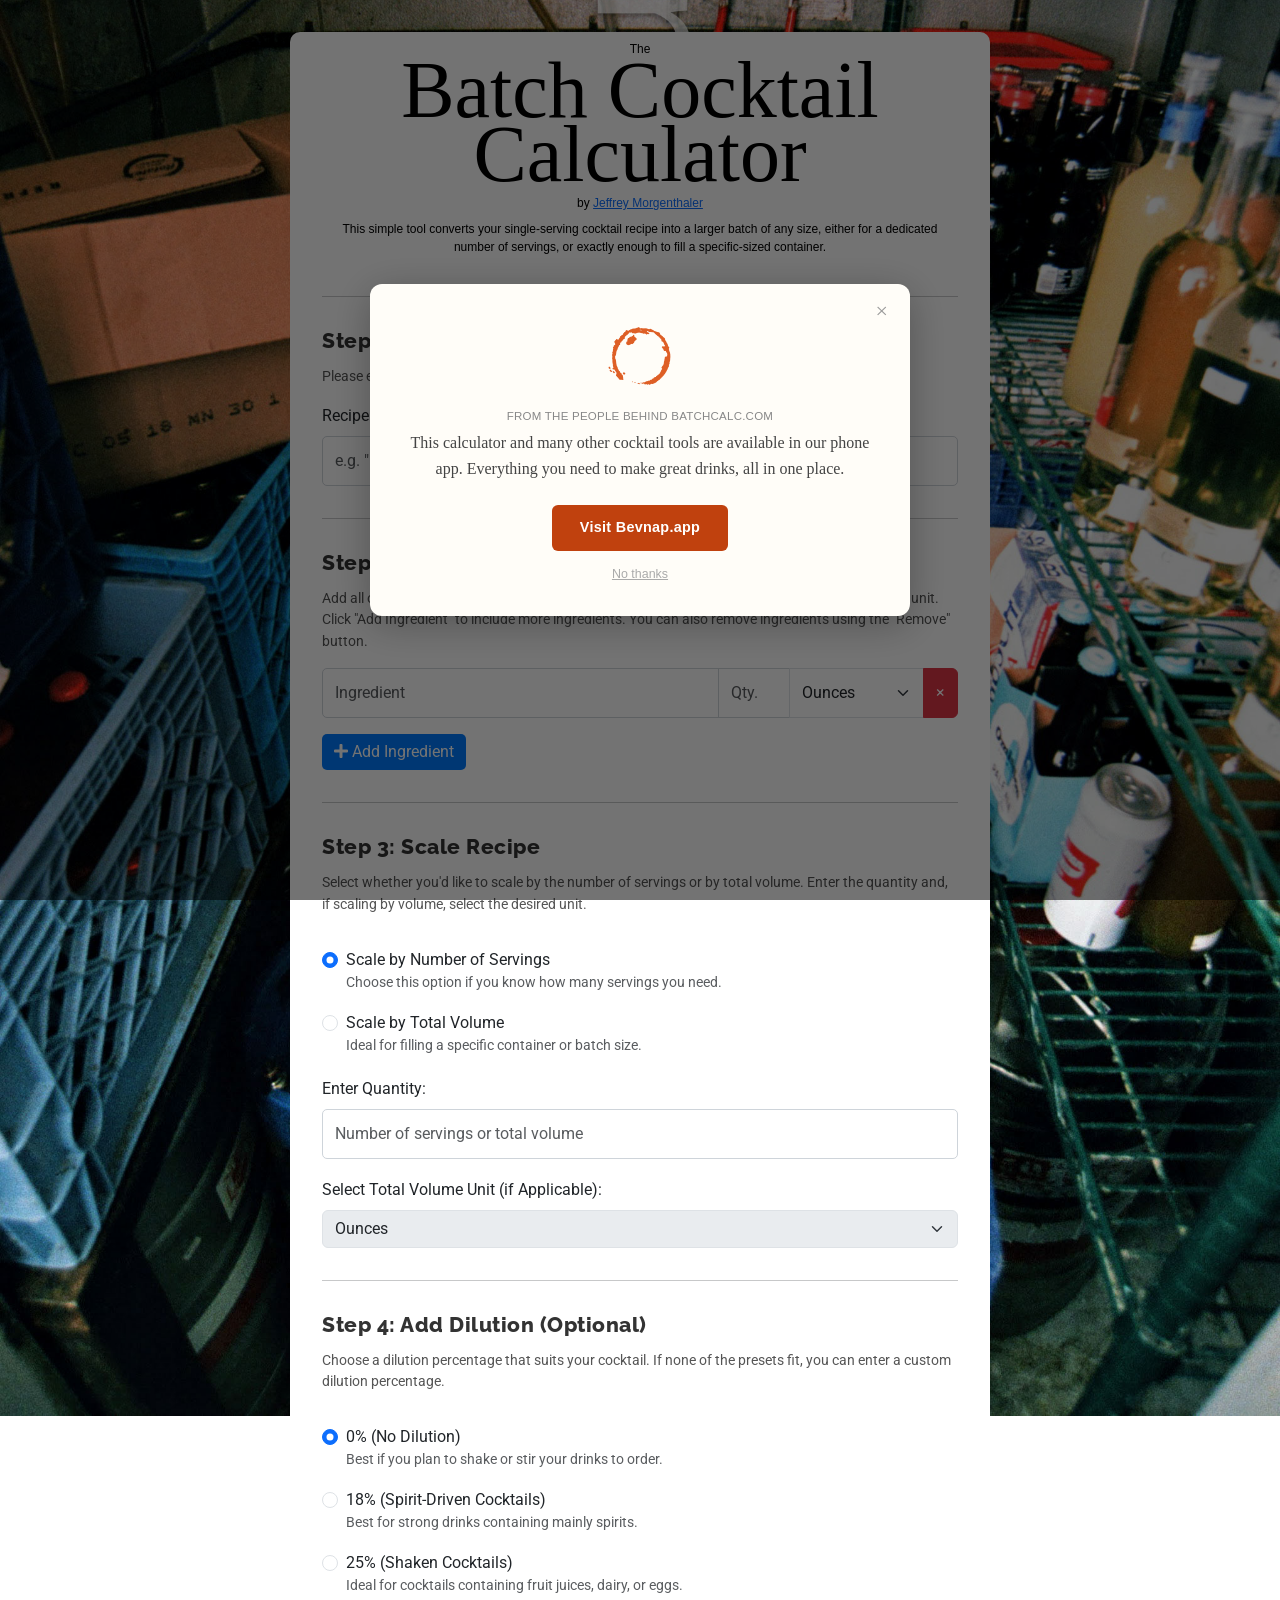
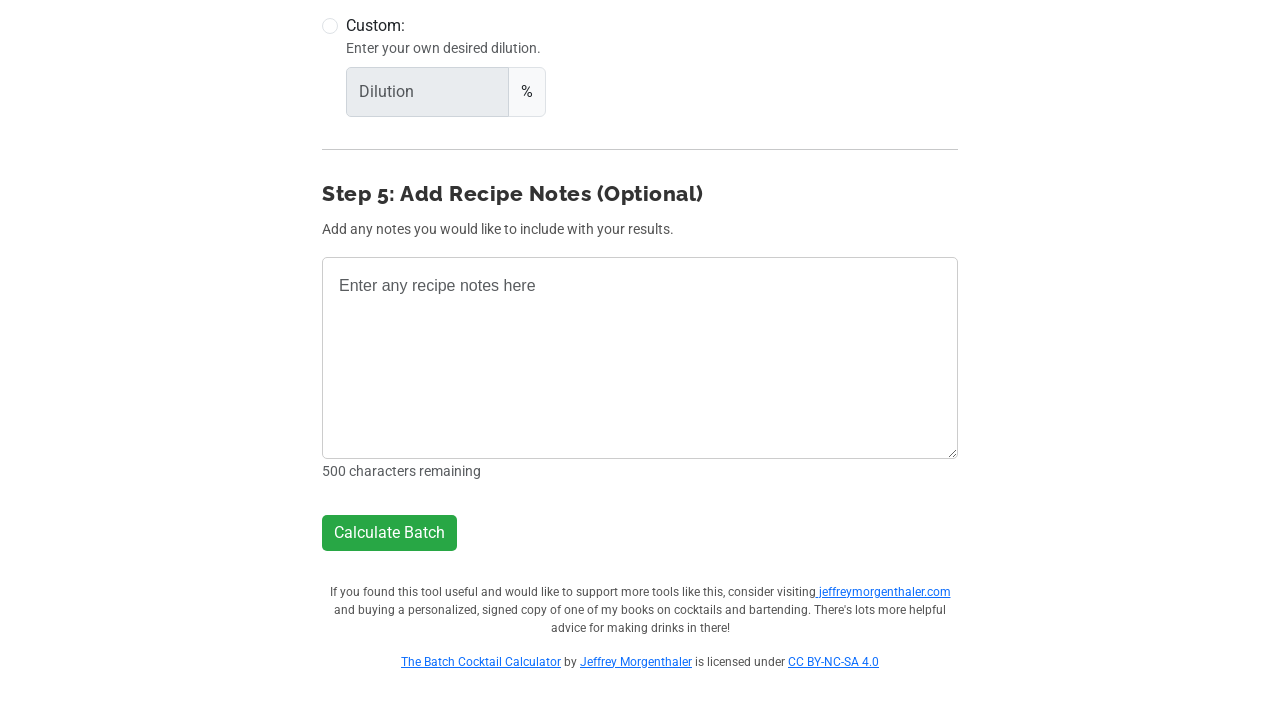
==== commit bbcc3a26: "Update index.html" ====
--- a/index.html
+++ b/index.html
@@ -3,7 +3,9 @@
 <head>
     <meta charset="UTF-8">
     <meta name="viewport" content="width=device-width, initial-scale=1.0">
-    <title>Batch Cocktail Calculator</title>
+    <meta name="description" content="Use the free Batched Cocktail Calculator to easily scale your cocktail recipes for large batches, including dilution. Convert measurements with precision and get the perfect recipe every time.">
+    <meta name="keywords" content="cocktail calculator, batched cocktail calculator, scale cocktail recipe, drink recipe calculator, batch cocktails for party, cocktail dilution, cocktail dilution calculator, cocktail measurement converter, scaling cocktails, prebatched cocktails">
+    <title>The Batch Cocktail Calculator - Easily Scale Drink Recipes</title>
     <!-- Bootstrap CSS -->
     <link href="https://cdn.jsdelivr.net/npm/bootstrap@5.0.2/dist/css/bootstrap.min.css" rel="stylesheet">
     <link rel="stylesheet" href="style.css">
@@ -217,5 +219,156 @@
 	<noscript><img src="https://queue.simpleanalyticscdn.com/noscript.gif" alt="" referrerpolicy="no-referrer-when-downgrade" /></noscript>
 
 </div>
+
+<!--
+  BEVNAP PROMO POPUP
+  ==================
+  Paste this snippet just before </body> on each page.
+  Change the SITE_NAME variable to match each site:
+    BatchCalc.com | SlushyCalc.com | SyrupCalc.com
+-->
+<style>
+  #bevnap-overlay {
+    position: fixed;
+    inset: 0;
+    background: rgba(0, 0, 0, 0.55);
+    z-index: 9999;
+    display: flex;
+    align-items: center;
+    justify-content: center;
+    opacity: 0;
+    transition: opacity 0.35s ease;
+    pointer-events: none;
+  }
+  #bevnap-overlay.visible {
+    opacity: 1;
+    pointer-events: all;
+  }
+  #bevnap-modal {
+    background: #fffdf8;
+    border-radius: 12px;
+    width: min(80%, 540px);
+    padding: 36px 40px 32px;
+    box-shadow: 0 8px 40px rgba(0,0,0,0.28);
+    position: relative;
+    text-align: center;
+    transform: translateY(10px);
+    transition: transform 0.35s ease;
+    font-family: Georgia, 'Times New Roman', serif;
+  }
+  #bevnap-overlay.visible #bevnap-modal {
+    transform: translateY(0);
+  }
+  #bevnap-close {
+    position: absolute;
+    top: 12px;
+    right: 16px;
+    background: none;
+    border: none;
+    font-size: 22px;
+    line-height: 1;
+    color: #999;
+    cursor: pointer;
+    padding: 4px 6px;
+  }
+  #bevnap-close:hover { color: #333; }
+  #bevnap-icon {
+    width: 72px;
+    height: 72px;
+    object-fit: contain;
+    margin: 0 auto 18px;
+    display: block;
+  }
+  #bevnap-modal h2 {
+    font-weight: normal;
+    color: #888;
+    margin: 0 0 6px;
+    font-family: -apple-system, BlinkMacSystemFont, 'Helvetica Neue', sans-serif;
+    letter-spacing: 0.02em;
+    text-transform: uppercase;
+    font-size: 0.72rem;
+  }
+  #bevnap-modal p {
+    font-size: 1rem;
+    line-height: 1.6;
+    color: #444;
+    margin: 0 0 24px;
+    font-family: Georgia, 'Times New Roman', serif;
+  }
+  #bevnap-actions {
+    display: flex;
+    flex-direction: column;
+    align-items: center;
+    gap: 14px;
+  }
+  #bevnap-cta {
+    display: inline-block;
+    background: #c0410e;
+    color: #fff;
+    text-decoration: none;
+    padding: 12px 28px;
+    border-radius: 6px;
+    font-family: -apple-system, BlinkMacSystemFont, 'Helvetica Neue', sans-serif;
+    font-size: 0.9rem;
+    font-weight: 600;
+    letter-spacing: 0.02em;
+    transition: background 0.2s ease;
+  }
+  #bevnap-cta:hover { background: #a8370b; }
+  #bevnap-dismiss {
+    font-family: -apple-system, BlinkMacSystemFont, 'Helvetica Neue', sans-serif;
+    font-size: 0.78rem;
+    color: #aaa;
+    cursor: pointer;
+    background: none;
+    border: none;
+    text-decoration: underline;
+    padding: 0;
+  }
+  #bevnap-dismiss:hover { color: #666; }
+</style>
+
+<div id="bevnap-overlay" role="dialog" aria-modal="true" aria-label="Bevnap app promotion">
+  <div id="bevnap-modal">
+    <button id="bevnap-close" aria-label="Close">&times;</button>
+    <img id="bevnap-icon" src="bevnaplogo.png" alt="Bevnap" />
+    <h2>From the people behind BatchCalc.com</h2>
+    <p>This calculator and many other cocktail tools are available in our phone app. Everything you need to make great drinks, all in one place.</p>
+    <div id="bevnap-actions">
+      <a id="bevnap-cta" href="https://bevnap.app" target="_blank" rel="noopener">Visit Bevnap.app</a>
+      <button id="bevnap-dismiss">No thanks</button>
+    </div>
+  </div>
+</div>
+
+<script>
+  (function() {
+    var SITE_NAME = 'BatchCalc.com'; // ← CHANGE THIS per site
+    var overlay = document.getElementById('bevnap-overlay');
+
+    document.querySelector('#bevnap-modal h2').textContent =
+      'From the people behind ' + SITE_NAME;
+
+    function dismiss() {
+      overlay.classList.remove('visible');
+    }
+
+    document.getElementById('bevnap-close').addEventListener('click', dismiss);
+    document.getElementById('bevnap-dismiss').addEventListener('click', dismiss);
+
+    overlay.addEventListener('click', function(e) {
+      if (e.target === overlay) dismiss();
+    });
+
+    document.addEventListener('keydown', function(e) {
+      if (e.key === 'Escape') dismiss();
+    });
+
+    setTimeout(function() {
+      overlay.classList.add('visible');
+    }, 1750);
+  })();
+</script>
+	
 </body>
 </html>
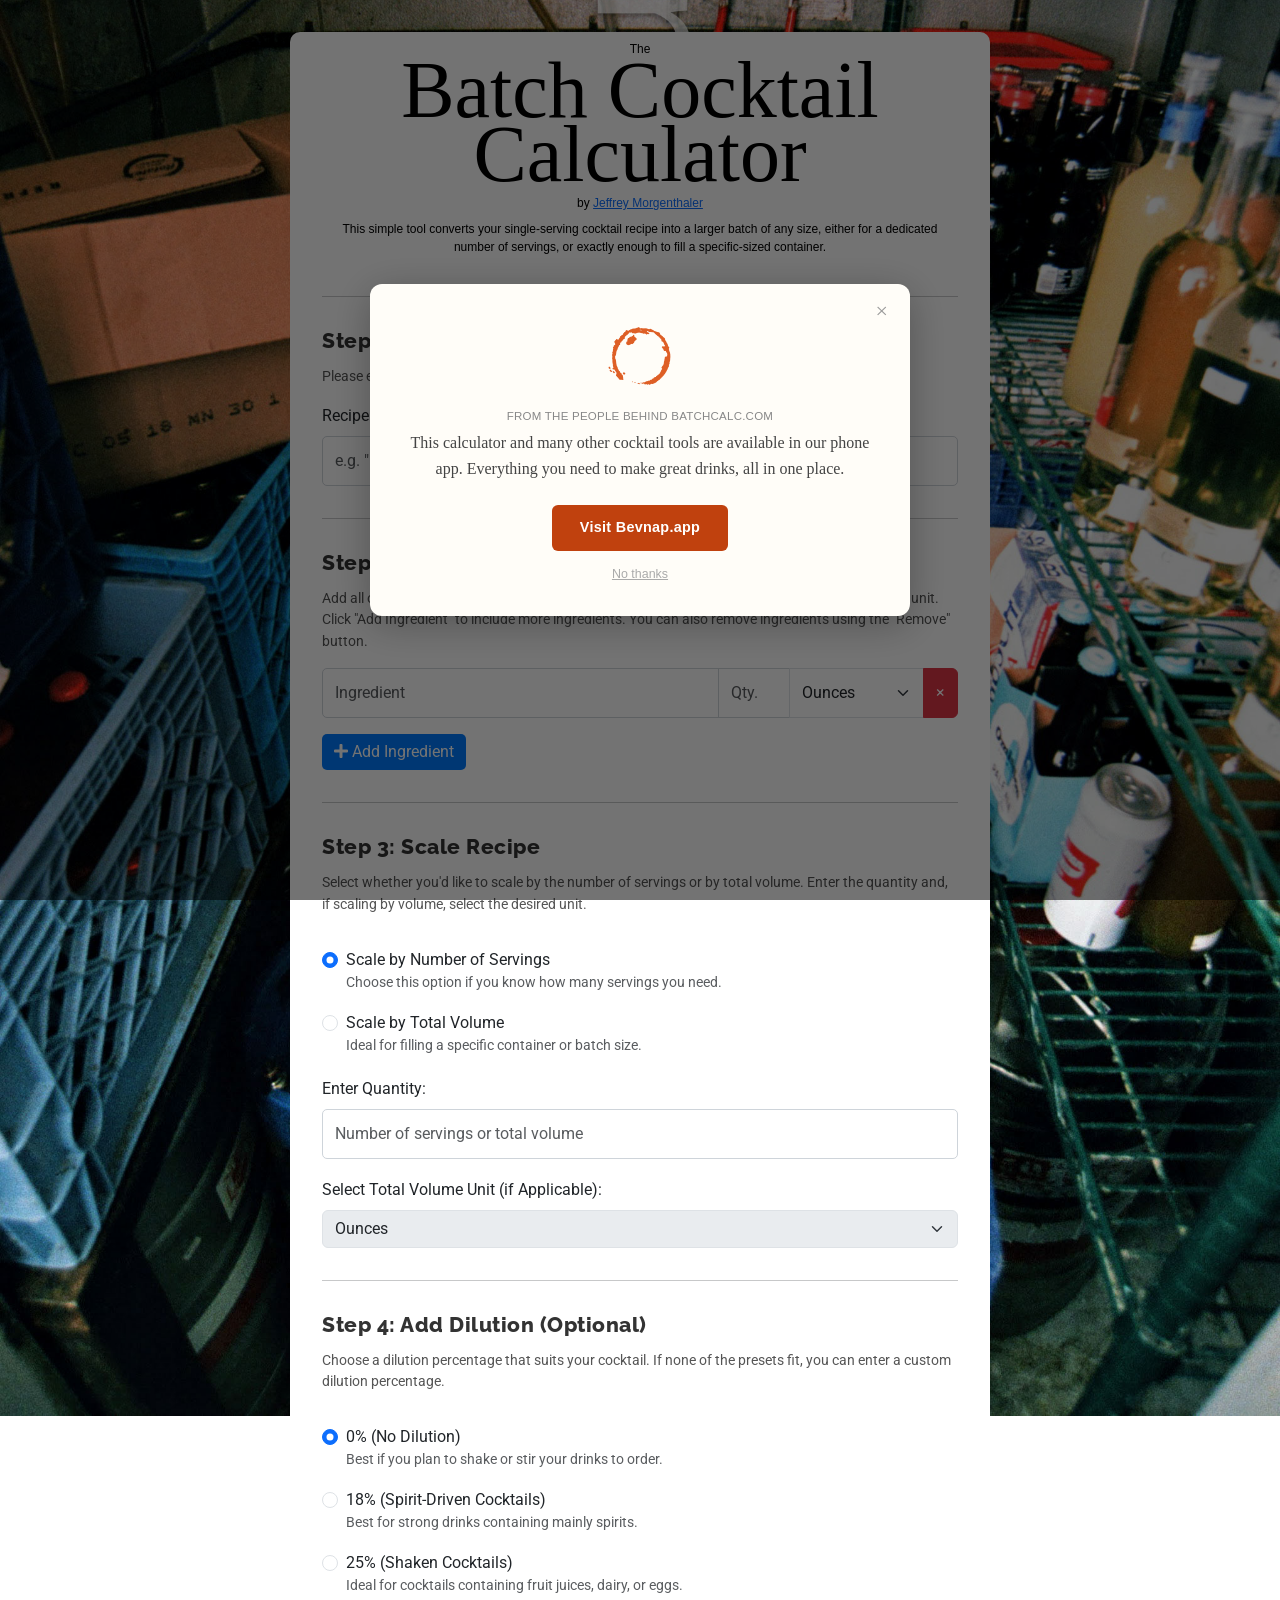
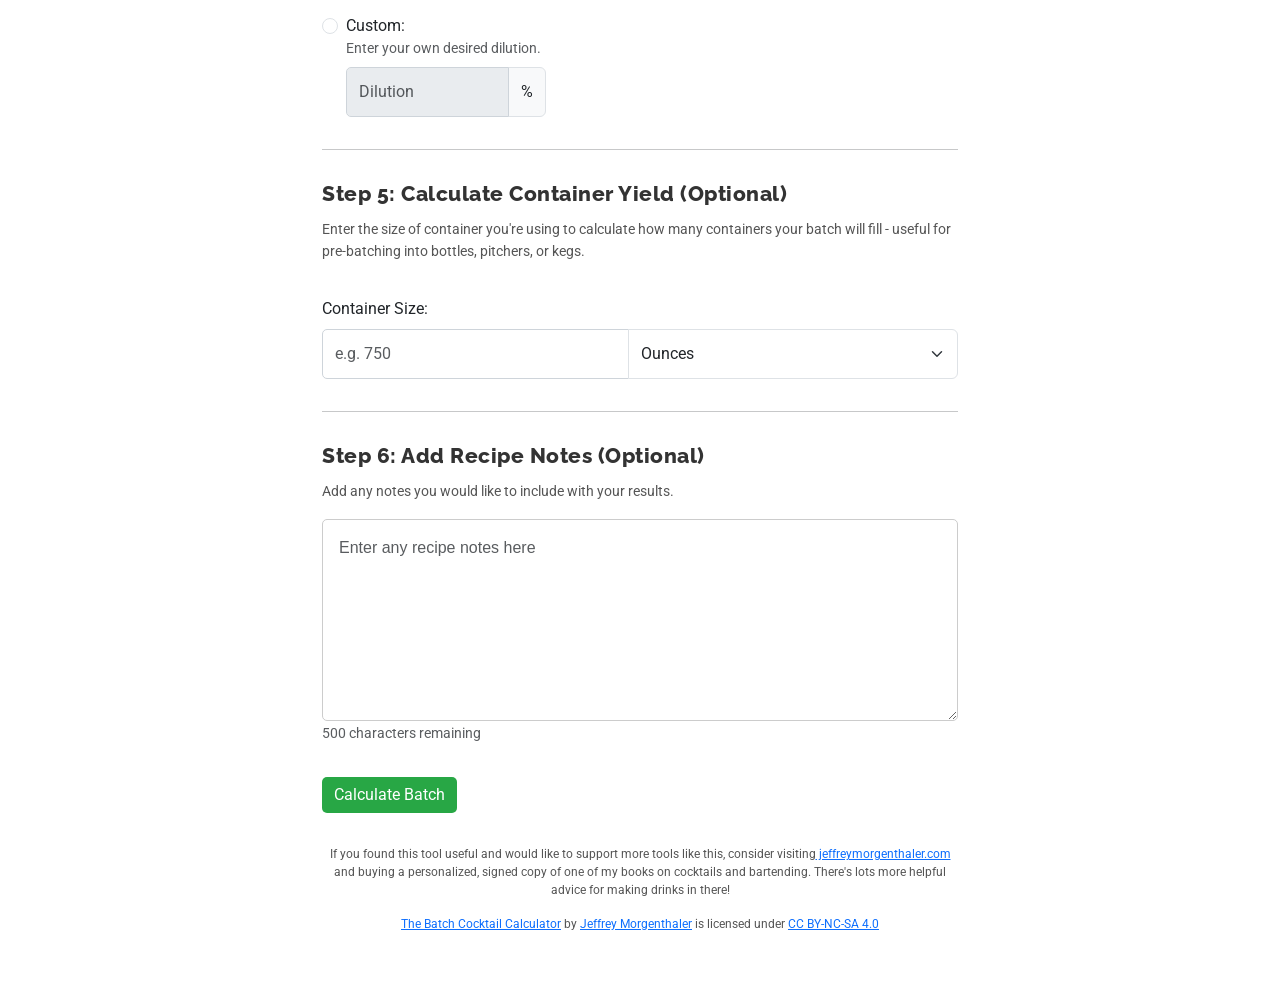
==== commit c3c54ed6: "Update index.html" ====
--- a/index.html
+++ b/index.html
@@ -145,9 +145,31 @@
 <!-- SECTION DIVIDER --><hr />
 
 
+<!-- CONTAINER SECTION -->
+<div id="container-section">
+    <h2 class="step-title">Step 5: Calculate Container Yield (Optional)</h2>
+    <p>Enter the size of container you're using to calculate how many containers your batch will fill - useful for pre-batching into bottles, pitchers, or kegs.</p>
+    <div class="form-group">
+        <label for="container-value" class="form-label">Container Size:</label>
+        <div class="input-group">
+            <input type="number" id="container-value" class="form-control" placeholder="e.g. 750">
+            <select id="container-unit" class="form-select">
+                <option value="oz">Ounces</option>
+                <option value="ml">Milliliters</option>
+                <option value="l">Liters</option>
+                <option value="pint">Pints</option>
+                <option value="quart">Quarts</option>
+                <option value="gal">Gallons</option>
+            </select>
+        </div>
+    </div>
+</div>
+
+<!-- SECTION DIVIDER --><hr />
+
 <!-- INSTRUCTIONS SECTION -->
 <div id="instructions-section">
-    <h2 class="step-title">Step 5: Add Recipe Notes (Optional)</h2>
+    <h2 class="step-title">Step 6: Add Recipe Notes (Optional)</h2>
     <p>Add any notes you would like to include with your results.</p>
     <textarea id="recipe-instructions" class="form-control" rows="7" placeholder="Enter any recipe notes here" maxlength="500"></textarea>
     <small id="char-count" class="form-text text-muted">500 characters remaining</small>
